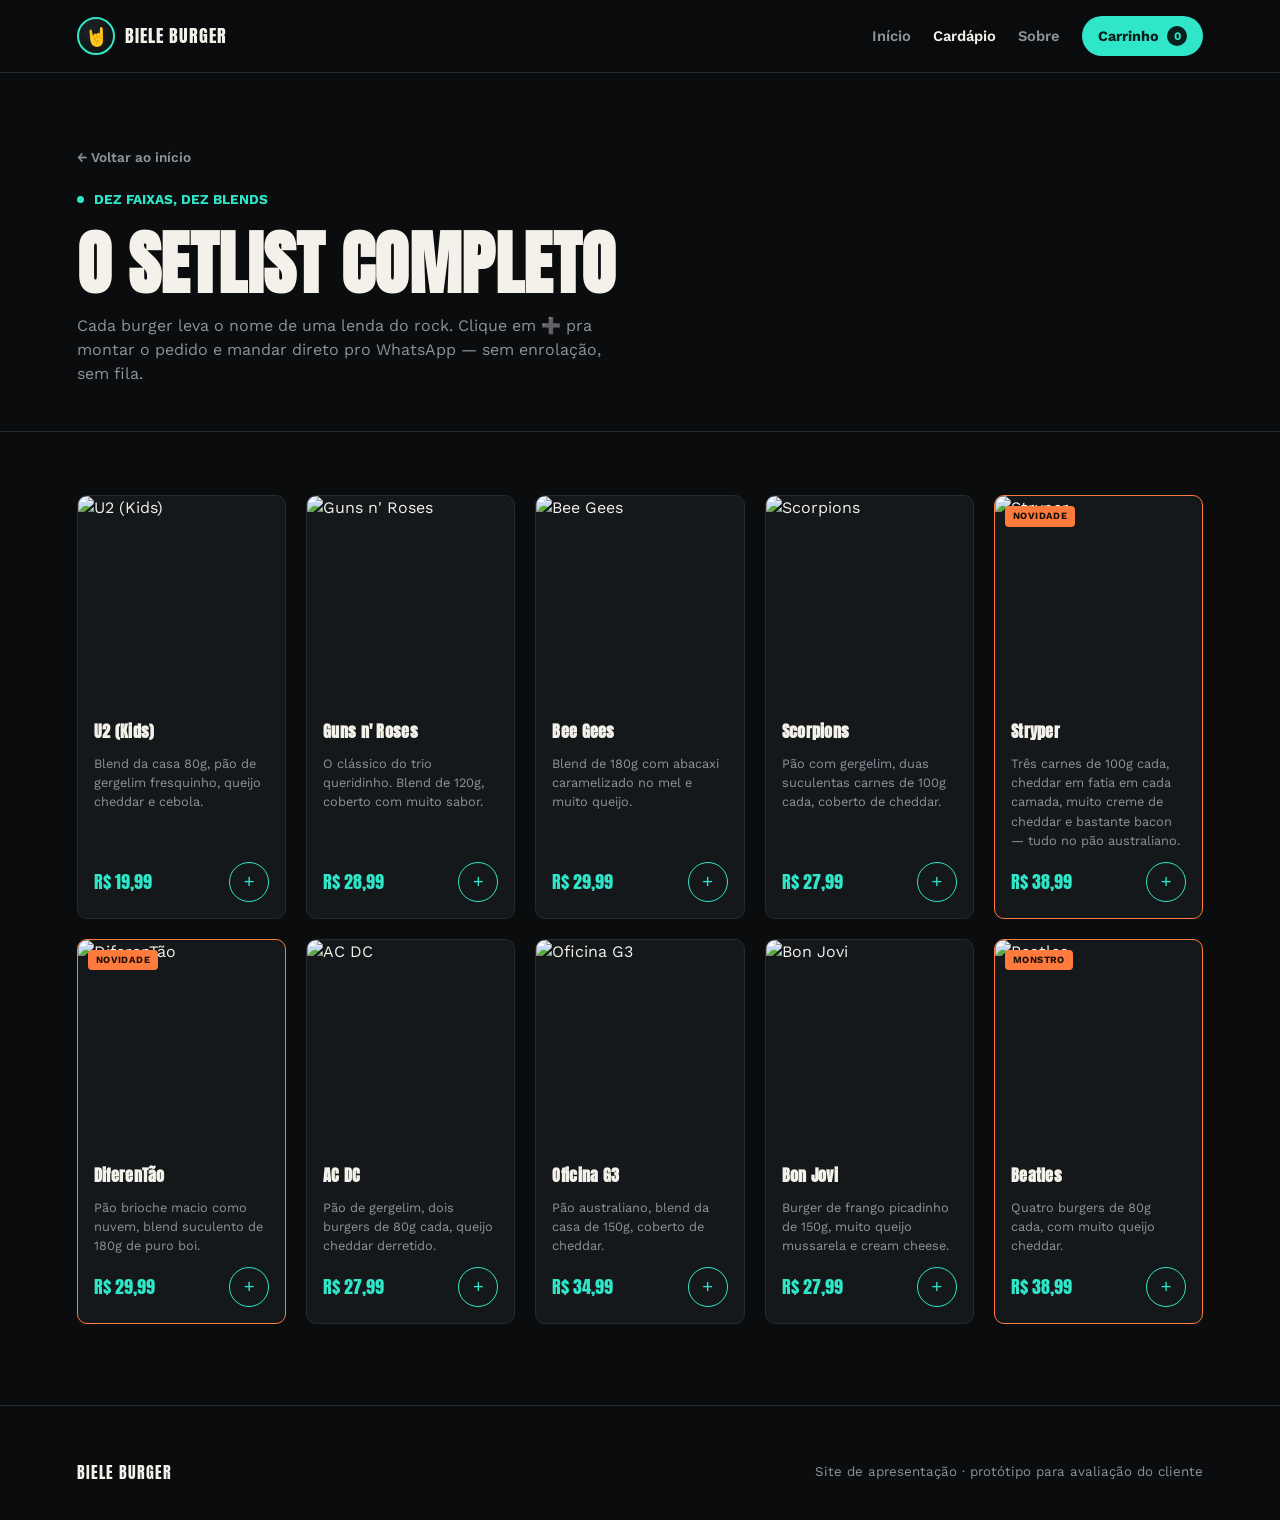
==== cardapio.html @ df249571 "Add files via upload" ====
<!DOCTYPE html>
<html lang="pt-BR">
<head>
<meta charset="UTF-8">
<meta name="viewport" content="width=device-width, initial-scale=1.0">
<title>Cardápio · Biele Burger</title>
<link rel="preconnect" href="https://fonts.googleapis.com">
<link href="https://fonts.googleapis.com/css2?family=Anton&family=Work+Sans:wght@400;500;600;700&display=swap" rel="stylesheet">
<style>
  :root{
    --bg:#0a0c0e;
    --bg-panel:#14181b;
    --bg-panel-2:#1b2023;
    --teal:#2fe6c9;
    --orange:#ff7a3d;
    --text:#f3f1ea;
    --muted:#8b939b;
    --line:#242b2f;
  }
  *{box-sizing:border-box;}
  html{scroll-behavior:smooth;}
  body{
    margin:0;
    background:var(--bg);
    color:var(--text);
    font-family:'Work Sans', sans-serif;
    line-height:1.5;
    -webkit-font-smoothing:antialiased;
  }
  .display{font-family:'Anton', sans-serif; letter-spacing:.5px;}

  /* ---------- top bar ---------- */
  .topbar{
    position:sticky; top:0; z-index:40;
    display:flex; align-items:center; justify-content:space-between;
    padding:16px 6vw;
    background:rgba(10,12,14,.85);
    backdrop-filter:blur(10px);
    border-bottom:1px solid var(--line);
  }
  .brand{display:flex; align-items:center; gap:10px;}
  .brand-mark{
    width:38px; height:38px; border-radius:50%;
    background:radial-gradient(circle at 35% 30%, #1c2226, #0d1012);
    border:2px solid var(--teal);
    display:flex; align-items:center; justify-content:center;
    color:var(--teal); font-size:18px;
  }
  .brand-name{font-family:'Anton'; font-size:1.15rem; letter-spacing:1px;}
  .topbar nav{display:flex; align-items:center; gap:22px;}
  .topbar nav a{color:var(--muted); text-decoration:none; font-size:.92rem; font-weight:600;}
  .topbar nav a:hover{color:var(--text);}
  .topbar nav a.active-link{color:var(--text);}
  .cart-btn{
    position:relative;
    display:flex; align-items:center; gap:8px;
    background:var(--teal); color:#08201c;
    border:none; padding:10px 16px; border-radius:999px;
    font-weight:700; font-size:.9rem; cursor:pointer;
    font-family:'Work Sans';
  }
  .cart-count{
    background:#08201c; color:var(--teal);
    border-radius:999px; min-width:20px; height:20px;
    display:flex; align-items:center; justify-content:center;
    font-size:.72rem; padding:0 5px;
  }

  /* ---------- menu header ---------- */
  .menu-header{padding:8vh 6vw 5vh; border-bottom:1px solid var(--line);}
  .back-link{
    color:var(--muted); text-decoration:none; font-size:.85rem; font-weight:600;
    display:inline-flex; align-items:center; gap:6px; margin-bottom:22px;
  }
  .back-link:hover{color:var(--text);}
  .hero-eyebrow{
    color:var(--teal); font-weight:700; font-size:.85rem;
    display:flex; align-items:center; gap:10px; margin-bottom:18px;
  }
  .hero-eyebrow .dot{width:7px;height:7px;border-radius:50%;background:var(--teal);}
  .menu-header h1{
    font-family:'Anton'; letter-spacing:.5px;
    font-size:clamp(2.4rem, 6vw, 4.4rem);
    line-height:1; margin:0 0 16px; max-width:18ch;
  }
  .menu-header p{color:var(--muted); max-width:54ch; font-size:1rem; margin:0;}

  /* ---------- menu grid ---------- */
  .section{padding:7vh 6vw 9vh;}
  .menu-grid{
    display:grid; grid-template-columns:repeat(5,1fr); gap:20px;
  }
  .menu-card{
    background:var(--bg-panel); border:1px solid var(--line); border-radius:10px;
    overflow:hidden; display:flex; flex-direction:column;
    transition:border-color .15s ease, transform .15s ease;
  }
  .menu-card:hover{border-color:#3a444a; transform:translateY(-3px);}
  .menu-card.tagged{border-color:var(--orange);}
  .menu-card-photo{position:relative; aspect-ratio:1/1; overflow:hidden;}
  .menu-card-photo img{width:100%; height:100%; object-fit:cover; display:block;}
  .menu-card-tag{
    position:absolute; top:10px; left:10px;
    background:var(--orange); color:#1a0e06;
    font-size:.6rem; font-weight:700; padding:3px 8px;
    border-radius:4px; text-transform:uppercase; letter-spacing:.4px;
  }
  .menu-card-body{padding:16px; display:flex; flex-direction:column; gap:10px; flex:1;}
  .menu-card-body h3{font-family:'Anton'; font-size:1.02rem; margin:0; letter-spacing:.3px;}
  .menu-card-body p{margin:0; color:var(--muted); font-size:.8rem; line-height:1.5; flex:1;}
  .menu-card-foot{display:flex; align-items:center; justify-content:space-between; margin-top:2px;}
  .menu-card-price{font-family:'Anton'; font-size:1.1rem; color:var(--teal);}
  .menu-card .add-btn{width:40px; height:40px; font-size:1.15rem;}

  .add-btn{
    background:transparent; border:1.5px solid var(--teal); color:var(--teal);
    width:42px; height:42px; border-radius:50%; font-size:1.3rem;
    cursor:pointer; line-height:1; flex-shrink:0;
  }
  .add-btn:hover{background:var(--teal); color:#08201c;}

  /* ---------- footer ---------- */
  footer{padding:6vh 6vw 4vh; display:flex; justify-content:space-between; align-items:center; flex-wrap:wrap; gap:16px; border-top:1px solid var(--line);}
  footer .brand-name{font-size:1rem;}
  footer small{color:var(--muted);}

  /* ---------- cart drawer ---------- */
  .overlay{
    position:fixed; inset:0; background:rgba(0,0,0,.55);
    opacity:0; pointer-events:none; transition:opacity .25s ease; z-index:50;
  }
  .overlay.open{opacity:1; pointer-events:auto;}
  .drawer{
    position:fixed; top:0; right:0; height:100%; width:min(420px,92vw);
    background:var(--bg-panel); border-left:1px solid var(--line);
    z-index:60; transform:translateX(100%); transition:transform .3s ease;
    display:flex; flex-direction:column;
  }
  .drawer.open{transform:translateX(0);}
  .drawer-head{
    padding:22px 22px 18px; border-bottom:1px solid var(--line);
    display:flex; align-items:center; justify-content:space-between;
  }
  .drawer-head h3{font-family:'Anton'; margin:0; font-size:1.3rem;}
  .drawer-close{
    background:none; border:none; color:var(--muted); font-size:1.4rem; cursor:pointer;
    width:44px; height:44px; display:flex; align-items:center; justify-content:center;
    margin:-10px; touch-action:manipulation;
  }
  .drawer-items{flex:1; overflow-y:auto; padding:10px 22px;}
  .cart-row{
    display:flex; align-items:center; gap:12px; padding:16px 0;
    border-bottom:1px solid var(--line);
  }
  .cart-row-art{
    width:52px; height:52px; border-radius:6px; flex-shrink:0;
    display:flex; align-items:center; justify-content:center; font-size:1.1rem;
    border:1px solid var(--line); overflow:hidden;
  }
  .cart-row-art img{width:100%; height:100%; object-fit:cover; display:block;}
  .cart-row-info{flex:1;}
  .cart-row-info h4{margin:0 0 4px; font-size:.92rem; font-family:'Work Sans'; font-weight:700;}
  .cart-row-info span{color:var(--muted); font-size:.8rem;}
  .cart-row-tags{color:var(--muted); font-size:.75rem; margin-top:2px; line-height:1.4;}
  .qty{display:flex; align-items:center; gap:6px;}
  .qty button{
    width:34px; height:34px; border-radius:50%; border:1px solid var(--line);
    background:transparent; color:var(--text); cursor:pointer; font-size:.95rem; line-height:1;
    flex-shrink:0; touch-action:manipulation;
  }
  .qty span{font-size:.85rem; min-width:14px; text-align:center;}
  .cart-empty{color:var(--muted); font-size:.9rem; text-align:center; padding:60px 10px;}
  .drawer-foot{padding:20px 22px 26px; border-top:1px solid var(--line);}
  .total-row{display:flex; justify-content:space-between; margin-bottom:16px; font-family:'Anton'; font-size:1.15rem;}
  .whatsapp-btn{
    width:100%; background:#25D366; color:#06210f; border:none;
    padding:15px; border-radius:6px; font-weight:700; font-size:.95rem;
    cursor:pointer; display:flex; align-items:center; justify-content:center; gap:8px;
  }
  .whatsapp-btn:disabled{opacity:.4; cursor:not-allowed;}

  /* ---------- customizer modal ---------- */
  .cust-overlay{
    position:fixed; inset:0; background:rgba(0,0,0,.65);
    opacity:0; pointer-events:none; transition:opacity .2s ease;
    z-index:70; display:flex; align-items:center; justify-content:center;
    padding:20px;
  }
  .cust-overlay.open{opacity:1; pointer-events:auto;}
  .cust-modal{
    background:var(--bg-panel); border:1px solid var(--line); border-radius:12px;
    width:min(480px, 100%); max-height:88vh; display:flex; flex-direction:column;
    transform:translateY(14px); transition:transform .2s ease;
  }
  .cust-overlay.open .cust-modal{transform:translateY(0);}
  .cust-head{
    display:flex; align-items:flex-start; justify-content:space-between;
    gap:14px; padding:22px 22px 16px; border-bottom:1px solid var(--line);
  }
  .cust-eyebrow{color:var(--teal); font-size:.78rem; font-weight:700; margin-bottom:4px;}
  .cust-head h3{font-size:1.3rem; margin:0 0 6px;}
  .cust-sub{margin:0; color:var(--muted); font-size:.85rem;}
  .cust-close{
    background:none; border:none; color:var(--muted); font-size:1.3rem; cursor:pointer; flex-shrink:0;
    width:44px; height:44px; display:flex; align-items:center; justify-content:center;
    margin:-10px -10px 0 0; touch-action:manipulation;
  }
  .cust-steps{display:flex; gap:8px; padding:16px 22px 0;}
  .cust-step-dot{
    flex:1; height:3px; border-radius:2px; background:var(--line);
  }
  .cust-step-dot.active{background:var(--teal);}
  .cust-step-dot.done{background:var(--orange);}
  .cust-body{padding:18px 22px 6px; overflow-y:auto; flex:1;}
  .cust-option{
    display:flex; align-items:center; justify-content:space-between; gap:12px;
    padding:14px 16px; border:1.5px solid var(--line); border-radius:8px;
    margin-bottom:10px; cursor:pointer; transition:border-color .12s ease, background .12s ease;
  }
  .cust-option:hover{border-color:#3a444a;}
  .cust-option.selected{border-color:var(--teal); background:rgba(47,230,201,.06);}
  .cust-option.disabled{opacity:.35; cursor:not-allowed;}
  .cust-option-name{font-size:.92rem; font-weight:600;}
  .cust-option-price{font-size:.8rem; color:var(--muted);}
  .cust-option.selected .cust-option-price{color:var(--teal);}
  .cust-qty{display:flex; align-items:center; gap:8px; flex-shrink:0;}
  .cust-qty button{
    width:34px; height:34px; border-radius:50%; border:1px solid var(--line);
    background:transparent; color:var(--text); cursor:pointer; font-size:1rem; line-height:1;
    flex-shrink:0; touch-action:manipulation;
  }
  .cust-qty button:disabled{opacity:.3; cursor:not-allowed;}
  .cust-qty span{font-size:.88rem; min-width:14px; text-align:center;}
  .cust-counter{color:var(--muted); font-size:.78rem; margin:-6px 0 14px;}
  .cust-counter strong{color:var(--teal);}
  .cust-check{
    width:20px; height:20px; border-radius:5px; border:1.5px solid var(--line);
    flex-shrink:0; display:flex; align-items:center; justify-content:center; font-size:.75rem;
  }
  .cust-check.round{border-radius:50%;}
  .cust-option.selected .cust-check{border-color:var(--teal); background:var(--teal); color:#08201c;}
  .cust-foot{
    display:flex; gap:12px; padding:18px 22px 22px; border-top:1px solid var(--line);
  }
  .cust-foot .btn-ghost, .cust-foot .btn-primary{padding:13px 20px; font-size:.88rem; flex:1; text-align:center; border-radius:6px;}
  .cust-foot .btn-primary:disabled{opacity:.35; cursor:not-allowed;}
  .cust-hint{color:var(--muted); font-size:.78rem; margin:-4px 0 14px;}
  .btn-primary{
    background:var(--orange); color:#1a0e06; border:none;
    padding:15px 26px; border-radius:6px; font-weight:700;
    font-size:.95rem; cursor:pointer; text-decoration:none; display:inline-block;
  }
  .btn-ghost{
    border:1.5px solid var(--line); color:var(--text); background:transparent;
    padding:15px 26px; border-radius:6px; font-weight:700; font-size:.95rem;
    cursor:pointer; text-decoration:none; display:inline-block;
  }

  @media (max-width:1200px){
    .menu-grid{grid-template-columns:repeat(3,1fr);}
  }
  @media (max-width:720px){
    .menu-header{padding:6vh 6vw 4vh;}
    .menu-grid{grid-template-columns:repeat(2,1fr);}
  }
  @media (max-width:460px){
    .menu-grid{grid-template-columns:1fr;}
  }
  @media (max-width:600px){
    .topbar{flex-wrap:wrap; row-gap:12px;}
    .topbar nav{width:100%; justify-content:space-between; gap:14px;}
  }
  @media (max-width:380px){
    .topbar nav a{font-size:.82rem;}
    .topbar nav{gap:10px;}
  }
</style>
</head>
<body>

<div class="topbar">
  <div class="brand">
    <div class="brand-mark">🤘</div>
    <div class="brand-name display">BIELE BURGER</div>
  </div>
  <nav>
    <a href="index.html">Início</a>
    <a href="cardapio.html" class="active-link">Cardápio</a>
    <a href="index.html#sobre">Sobre</a>
    <button class="cart-btn" id="openCartTop">
      Carrinho <span class="cart-count" id="cartCountTop">0</span>
    </button>
  </nav>
</div>

<section class="menu-header">
  <a href="index.html" class="back-link">← Voltar ao início</a>
  <div class="hero-eyebrow"><span class="dot"></span>DEZ FAIXAS, DEZ BLENDS</div>
  <h1>O SETLIST COMPLETO</h1>
  <p>Cada burger leva o nome de uma lenda do rock. Clique em ➕ pra montar o pedido e mandar direto pro WhatsApp — sem enrolação, sem fila.</p>
</section>

<section class="section">
  <div class="menu-grid" id="menuGrid"></div>
</section>

<footer>
  <div class="brand-name display">BIELE BURGER</div>
  <small>Site de apresentação · protótipo para avaliação do cliente</small>
</footer>

<div class="overlay" id="overlay"></div>
<div class="drawer" id="drawer">
  <div class="drawer-head">
    <h3 class="display">SEU PEDIDO</h3>
    <button class="drawer-close" id="closeCart">✕</button>
  </div>
  <div class="drawer-items" id="cartItems"></div>
  <div class="drawer-foot">
    <div class="total-row"><span>Total</span><span id="cartTotal">R$ 0,00</span></div>
    <button class="whatsapp-btn" id="sendWhats">Finalizar pedido no WhatsApp</button>
  </div>
</div>

<div class="cust-overlay" id="custOverlay">
  <div class="cust-modal">
    <div class="cust-head">
      <div>
        <div class="cust-eyebrow" id="custItemName"></div>
        <h3 class="display" id="custTitle"></h3>
        <p class="cust-sub" id="custSub"></p>
      </div>
      <button class="cust-close" id="custClose">✕</button>
    </div>
    <div class="cust-steps" id="custSteps"></div>
    <div class="cust-body" id="custBody"></div>
    <div class="cust-foot">
      <button class="btn-ghost" id="custBack">Voltar</button>
      <button class="btn-primary" id="custNext" disabled>Continuar</button>
    </div>
  </div>
</div>

<script>
const WHATS_NUMBER = "5527999725119";

const menu = [
  {id:1, name:"U2 (Kids)", photo:"assets/img/menu-1.jpg", price:19.99, tag:null,
   desc:"Blend da casa 80g, pão de gergelim fresquinho, queijo cheddar e cebola."},
  {id:2, name:"Guns n' Roses", photo:"assets/img/menu-2.jpg", price:28.99, tag:null,
   desc:"O clássico do trio queridinho. Blend de 120g, coberto com muito sabor."},
  {id:3, name:"Bee Gees", photo:"assets/img/menu-3.jpg", price:29.99, tag:null,
   desc:"Blend de 180g com abacaxi caramelizado no mel e muito queijo."},
  {id:4, name:"Scorpions", photo:"assets/img/menu-4.jpg", price:27.99, tag:null,
   desc:"Pão com gergelim, duas suculentas carnes de 100g cada, coberto de cheddar."},
  {id:5, name:"Stryper", photo:"assets/img/menu-5.jpg", price:38.99, tag:"Novidade",
   desc:"Três carnes de 100g cada, cheddar em fatia em cada camada, muito creme de cheddar e bastante bacon — tudo no pão australiano."},
  {id:6, name:"DiferenTão", photo:"assets/img/menu-6.jpg", price:29.99, tag:"Novidade",
   desc:"Pão brioche macio como nuvem, blend suculento de 180g de puro boi."},
  {id:7, name:"AC DC", photo:"assets/img/menu-7.jpg", price:27.99, tag:null,
   desc:"Pão de gergelim, dois burgers de 80g cada, queijo cheddar derretido."},
  {id:8, name:"Oficina G3", photo:"assets/img/menu-8.jpg", price:34.99, tag:null,
   desc:"Pão australiano, blend da casa de 150g, coberto de cheddar."},
  {id:9, name:"Bon Jovi", photo:"assets/img/menu-9.jpg", price:27.99, tag:null,
   desc:"Burger de frango picadinho de 150g, muito queijo mussarela e cream cheese."},
  {id:10, name:"Beatles", photo:"assets/img/menu-10.jpg", price:38.99, tag:"Monstro",
   desc:"Quatro burgers de 80g cada, com muito queijo cheddar."}
];

const SAUCES = [
  {id:"nenhum", name:"Sem molho", price:0},
  {id:"maionese", name:"Maionese caseira", price:0},
  {id:"goiaba", name:"Goiaba à moda da casa", price:0},
];
const SIDES = [
  {id:"nenhum", name:"Não desejo", price:0},
  {id:"batata80", name:"Batata frita (80g)", price:3},
  {id:"aneis", name:"Anéis de cebola (4 un)", price:3},
];
const EXTRAS = [
  {id:"banana", name:"Banana", price:2},
  {id:"bacon", name:"Bacon", price:6},
  {id:"ovo", name:"Ovo", price:2},
  {id:"picles", name:"Picles", price:2},
  {id:"creamcheese", name:"Cream cheese", price:3},
  {id:"goiabada", name:"Goiabada à moda da casa", price:2},
  {id:"maionesecasa", name:"Maionese da casa", price:2},
  {id:"americanburg", name:"Molho Americanburg", price:2},
  {id:"batata100", name:"Batata frita (100g)", price:5},
];

const cart = {}; // key -> {item, sauces:[ids], side:id, extras:[ids], qty}
let custState = null; // {item, step, sauces:[], side:null, extras:[]}

function money(v){
  return "R$ " + v.toFixed(2).replace(".", ",");
}

function artHtml(item){
  if(item.photo){
    return `<img src="${item.photo}" alt="${item.name}" loading="lazy">`;
  }
  return item.icon;
}

function renderMenuGrid(){
  const grid = document.getElementById("menuGrid");
  grid.innerHTML = menu.map(item => `
    <div class="menu-card ${item.tag ? "tagged" : ""}">
      <div class="menu-card-photo">
        ${item.tag ? `<span class="menu-card-tag">${item.tag}</span>` : ""}
        ${artHtml(item)}
      </div>
      <div class="menu-card-body">
        <h3>${item.name}</h3>
        <p>${item.desc}</p>
        <div class="menu-card-foot">
          <div class="menu-card-price">${money(item.price)}</div>
          <button class="add-btn" data-id="${item.id}">+</button>
        </div>
      </div>
    </div>
  `).join("");

  grid.querySelectorAll(".add-btn").forEach(btn=>{
    btn.addEventListener("click", ()=>{
      const id = Number(btn.dataset.id);
      const item = menu.find(m=>m.id===id);
      openCustomizer(item);
    });
  });
}

/* ---------- customizer ---------- */
const custOverlay = document.getElementById("custOverlay");
const custTitle = document.getElementById("custTitle");
const custSub = document.getElementById("custSub");
const custItemName = document.getElementById("custItemName");
const custSteps = document.getElementById("custSteps");
const custBody = document.getElementById("custBody");
const custBack = document.getElementById("custBack");
const custNext = document.getElementById("custNext");
const custClose = document.getElementById("custClose");

function openCustomizer(item){
  custState = {item, step:1, sauces:[], side:null, extras:{}};
  custItemName.textContent = item.name;
  renderCustomizer();
  custOverlay.classList.add("open");
}
function closeCustomizer(){
  custOverlay.classList.remove("open");
  custState = null;
}
custClose.addEventListener("click", closeCustomizer);
custOverlay.addEventListener("click", (e)=>{ if(e.target===custOverlay) closeCustomizer(); });

function toggleInArray(arr, id, max){
  const i = arr.indexOf(id);
  if(i>-1){ arr.splice(i,1); return; }
  if(arr.length>=max) return;
  arr.push(id);
}

function extrasTotalQty(extrasObj){
  return Object.values(extrasObj).reduce((a,b)=>a+b, 0);
}

function renderCustomizer(){
  const s = custState;
  const steps = [1,2,3];
  custSteps.innerHTML = steps.map(n=>`<div class="cust-step-dot ${n<s.step?"done":""} ${n===s.step?"active":""}"></div>`).join("");
  custBack.style.visibility = s.step===1 ? "hidden" : "visible";

  if(s.step===1){
    custTitle.textContent = "Escolha o molho";
    custSub.textContent = "Mínimo 1, máximo 2 opções.";
    custBody.innerHTML = `<div class="cust-hint">Toque para selecionar até 2.</div>` + SAUCES.map(op=>{
      const sel = s.sauces.includes(op.id);
      return `
        <div class="cust-option ${sel?"selected":""}" data-group="sauces" data-id="${op.id}">
          <div>
            <div class="cust-option-name">${op.name}</div>
          </div>
          <div class="cust-check">${sel?"✓":""}</div>
        </div>`;
    }).join("");
    custNext.textContent = "Continuar";
    custNext.disabled = s.sauces.length < 1;
  }

  if(s.step===2){
    custTitle.textContent = "Escolha o acompanhamento";
    custSub.textContent = "Escolha 1 opção.";
    custBody.innerHTML = SIDES.map(op=>{
      const sel = s.side===op.id;
      return `
        <div class="cust-option ${sel?"selected":""}" data-group="side" data-id="${op.id}">
          <div>
            <div class="cust-option-name">${op.name}</div>
          </div>
          <div style="display:flex; align-items:center; gap:10px;">
            ${op.price? `<div class="cust-option-price">+${money(op.price)}</div>` : ""}
            <div class="cust-check round">${sel?"✓":""}</div>
          </div>
        </div>`;
    }).join("");
    custNext.textContent = "Continuar";
    custNext.disabled = !s.side;
  }

  if(s.step===3){
    custTitle.textContent = "Quer acrescentar algo?";
    const total = extrasTotalQty(s.extras);
    custSub.textContent = "Opcional — até 3 itens ao todo.";
    custBody.innerHTML = `<div class="cust-counter">Você selecionou <strong>${total}</strong> de <strong>3</strong> itens permitidos. Dá pra repetir o mesmo item — ex: 3x bacon.</div>` +
      EXTRAS.map(op=>{
        const qty = s.extras[op.id] || 0;
        const atMax = total>=3;
        return `
          <div class="cust-option ${qty>0?"selected":""}">
            <div>
              <div class="cust-option-name">${op.name}</div>
              <div class="cust-option-price">+${money(op.price)} cada</div>
            </div>
            <div class="cust-qty">
              <button data-act="dec" data-id="${op.id}" ${qty<=0?"disabled":""}>−</button>
              <span>${qty}</span>
              <button data-act="inc" data-id="${op.id}" ${atMax?"disabled":""}>+</button>
            </div>
          </div>`;
      }).join("");
    custNext.textContent = "Adicionar ao carrinho";
    custNext.disabled = false;
  }

  custBody.querySelectorAll(".cust-option[data-group]").forEach(el=>{
    el.addEventListener("click", ()=>{
      const group = el.dataset.group;
      const id = el.dataset.id;
      if(group==="sauces") toggleInArray(s.sauces, id, 2);
      if(group==="side") s.side = id;
      renderCustomizer();
    });
  });

  custBody.querySelectorAll(".cust-qty button").forEach(btn=>{
    btn.addEventListener("click", ()=>{
      const id = btn.dataset.id;
      const total = extrasTotalQty(s.extras);
      if(btn.dataset.act==="inc" && total<3){
        s.extras[id] = (s.extras[id]||0) + 1;
      } else if(btn.dataset.act==="dec" && s.extras[id]>0){
        s.extras[id]--;
        if(s.extras[id]===0) delete s.extras[id];
      }
      renderCustomizer();
    });
  });
}

custBack.addEventListener("click", ()=>{
  if(custState.step>1){ custState.step--; renderCustomizer(); }
});

custNext.addEventListener("click", ()=>{
  const s = custState;
  if(s.step<3){ s.step++; renderCustomizer(); return; }
  addCustomizedToCart(s);
  closeCustomizer();
  openDrawer();
});

function addCustomizedToCart(s){
  const extrasKey = Object.keys(s.extras).sort().map(id=>`${id}:${s.extras[id]}`).join("+");
  const key = [s.item.id, [...s.sauces].sort().join("+"), s.side, extrasKey].join("|");
  if(cart[key]){
    cart[key].qty++;
  } else {
    cart[key] = {item:s.item, sauces:[...s.sauces], side:s.side, extras:{...s.extras}, qty:1};
  }
  renderCart();
}

function lineUnitPrice(entry){
  const side = SIDES.find(x=>x.id===entry.side);
  const extrasTotal = Object.entries(entry.extras).reduce((sum,[id,qty])=> sum + EXTRAS.find(x=>x.id===id).price*qty, 0);
  return entry.item.price + (side?side.price:0) + extrasTotal;
}

function lineDescription(entry){
  const parts = [];
  const sauceNames = entry.sauces.map(id=>SAUCES.find(x=>x.id===id).name);
  parts.push(sauceNames.join(" + "));
  const side = SIDES.find(x=>x.id===entry.side);
  if(side && side.id!=="nenhum") parts.push(side.name);
  const extrasEntries = Object.entries(entry.extras);
  if(extrasEntries.length){
    parts.push(extrasEntries.map(([id,qty])=>`${qty}x ${EXTRAS.find(x=>x.id===id).name}`).join(", "));
  }
  return parts.join(" · ");
}

function cartCount(){
  return Object.values(cart).reduce((a,e)=>a+e.qty,0);
}
function cartTotal(){
  return Object.values(cart).reduce((sum,e)=> sum + lineUnitPrice(e)*e.qty, 0);
}

function renderCart(){
  document.getElementById("cartCountTop").textContent = cartCount();

  const itemsEl = document.getElementById("cartItems");
  const keys = Object.keys(cart).filter(k=>cart[k].qty>0);

  if(keys.length===0){
    itemsEl.innerHTML = `<div class="cart-empty">Seu carrinho está vazio.<br>Escolha uma faixa do setlist 🎸</div>`;
  } else {
    itemsEl.innerHTML = keys.map(key=>{
      const entry = cart[key];
      return `
        <div class="cart-row">
          <div class="cart-row-art">${artHtml(entry.item)}</div>
          <div class="cart-row-info">
            <h4>${entry.item.name}</h4>
            <span>${money(lineUnitPrice(entry))}</span>
            <div class="cart-row-tags">${lineDescription(entry)}</div>
          </div>
          <div class="qty">
            <button data-act="dec" data-key="${key}">−</button>
            <span>${entry.qty}</span>
            <button data-act="inc" data-key="${key}">+</button>
          </div>
        </div>
      `;
    }).join("");

    itemsEl.querySelectorAll("button[data-act]").forEach(btn=>{
      btn.addEventListener("click", ()=>{
        const key = btn.dataset.key;
        if(btn.dataset.act==="inc") cart[key].qty++;
        else { cart[key].qty--; if(cart[key].qty<=0) delete cart[key]; }
        renderCart();
      });
    });
  }

  document.getElementById("cartTotal").textContent = money(cartTotal());
  document.getElementById("sendWhats").disabled = keys.length===0;
}

function buildWhatsMessage(){
  const keys = Object.keys(cart).filter(k=>cart[k].qty>0);
  let msg = "Olá! Quero fazer um pedido na Biele Burger:\n\n";
  keys.forEach(key=>{
    const entry = cart[key];
    msg += `${entry.qty}x ${entry.item.name} - ${money(lineUnitPrice(entry))}\n`;
    msg += `   ${lineDescription(entry)}\n`;
  });
  msg += `\nTotal: ${money(cartTotal())}`;
  return msg;
}

const overlay = document.getElementById("overlay");
const drawer = document.getElementById("drawer");
function openDrawer(){ overlay.classList.add("open"); drawer.classList.add("open"); }
function closeDrawer(){ overlay.classList.remove("open"); drawer.classList.remove("open"); }

document.getElementById("openCartTop").addEventListener("click", openDrawer);
document.getElementById("closeCart").addEventListener("click", closeDrawer);
overlay.addEventListener("click", closeDrawer);

document.getElementById("sendWhats").addEventListener("click", ()=>{
  const text = encodeURIComponent(buildWhatsMessage());
  const url = `https://wa.me/${WHATS_NUMBER}?text=${text}`;
  const link = document.createElement("a");
  link.href = url;
  link.target = "_blank";
  link.rel = "noopener noreferrer";
  document.body.appendChild(link);
  link.click();
  link.remove();
});

renderMenuGrid();
renderCart();

</script>

</body>
</html>
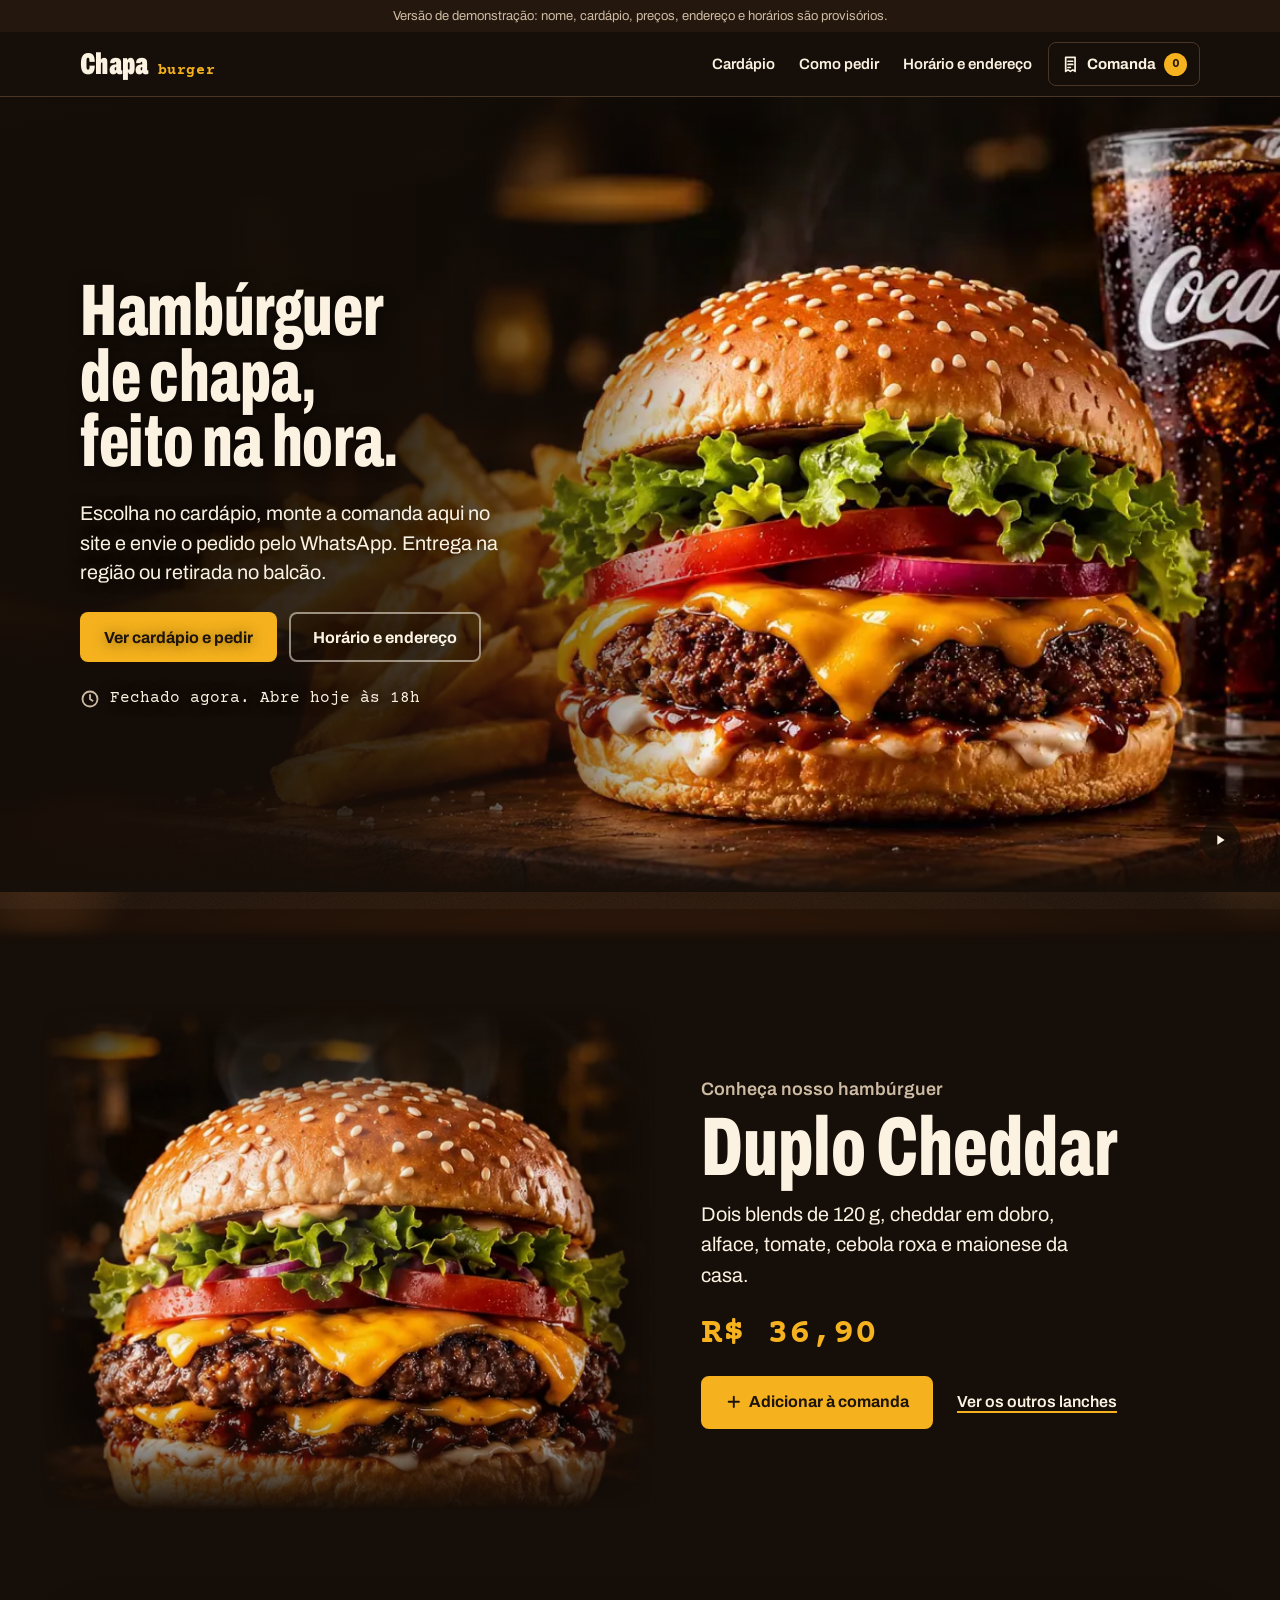
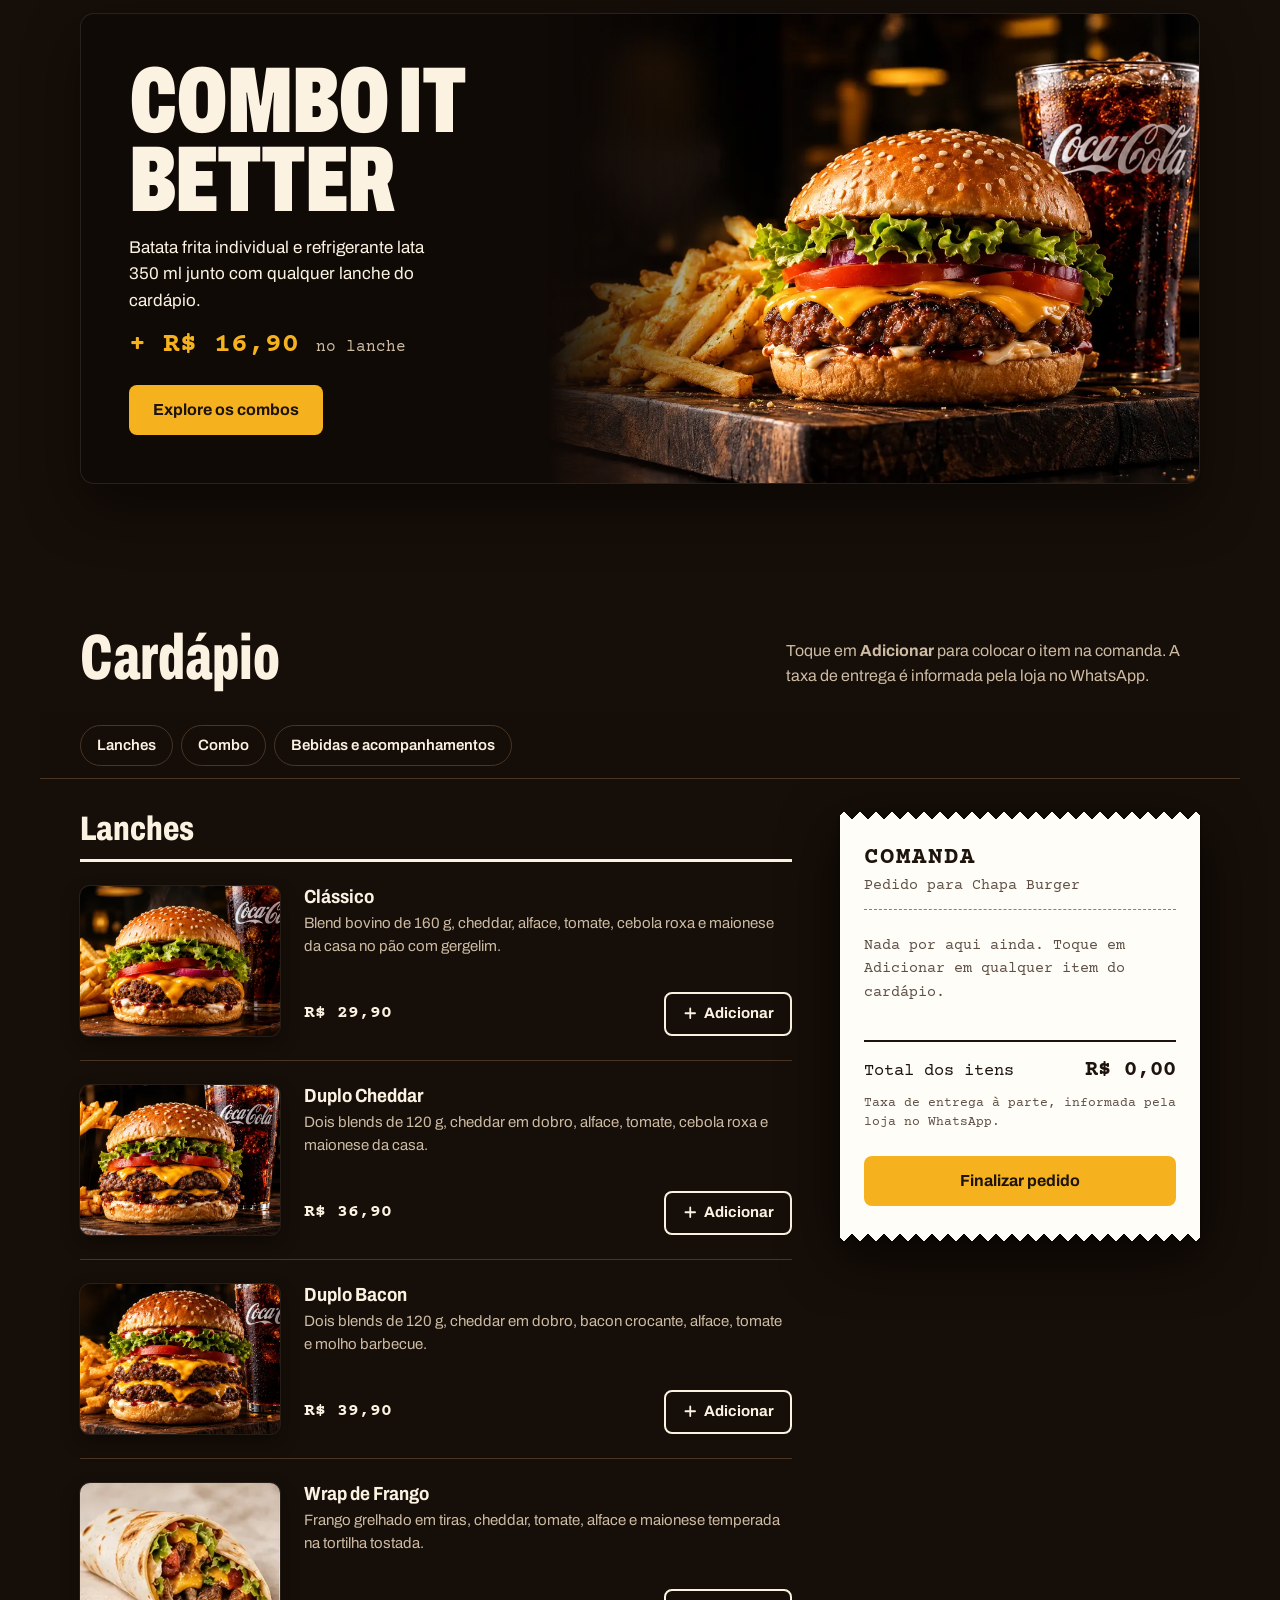
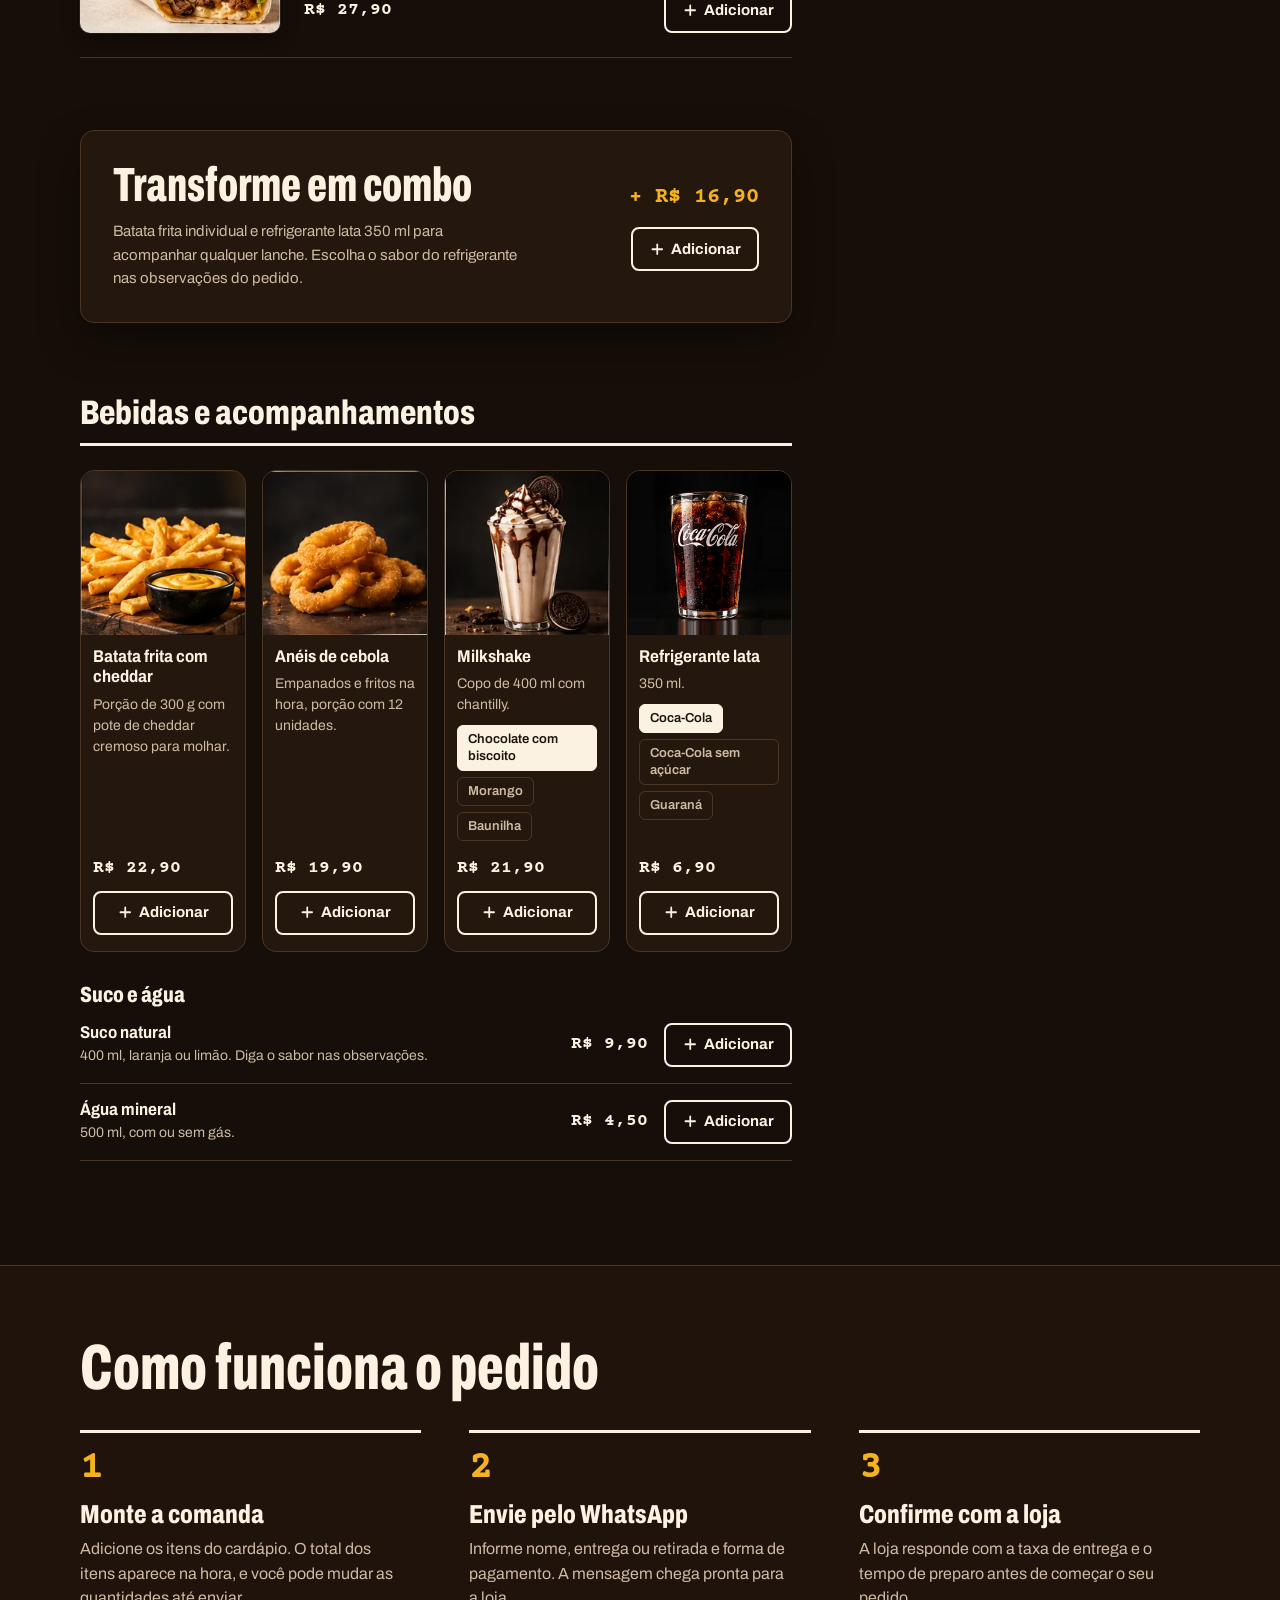
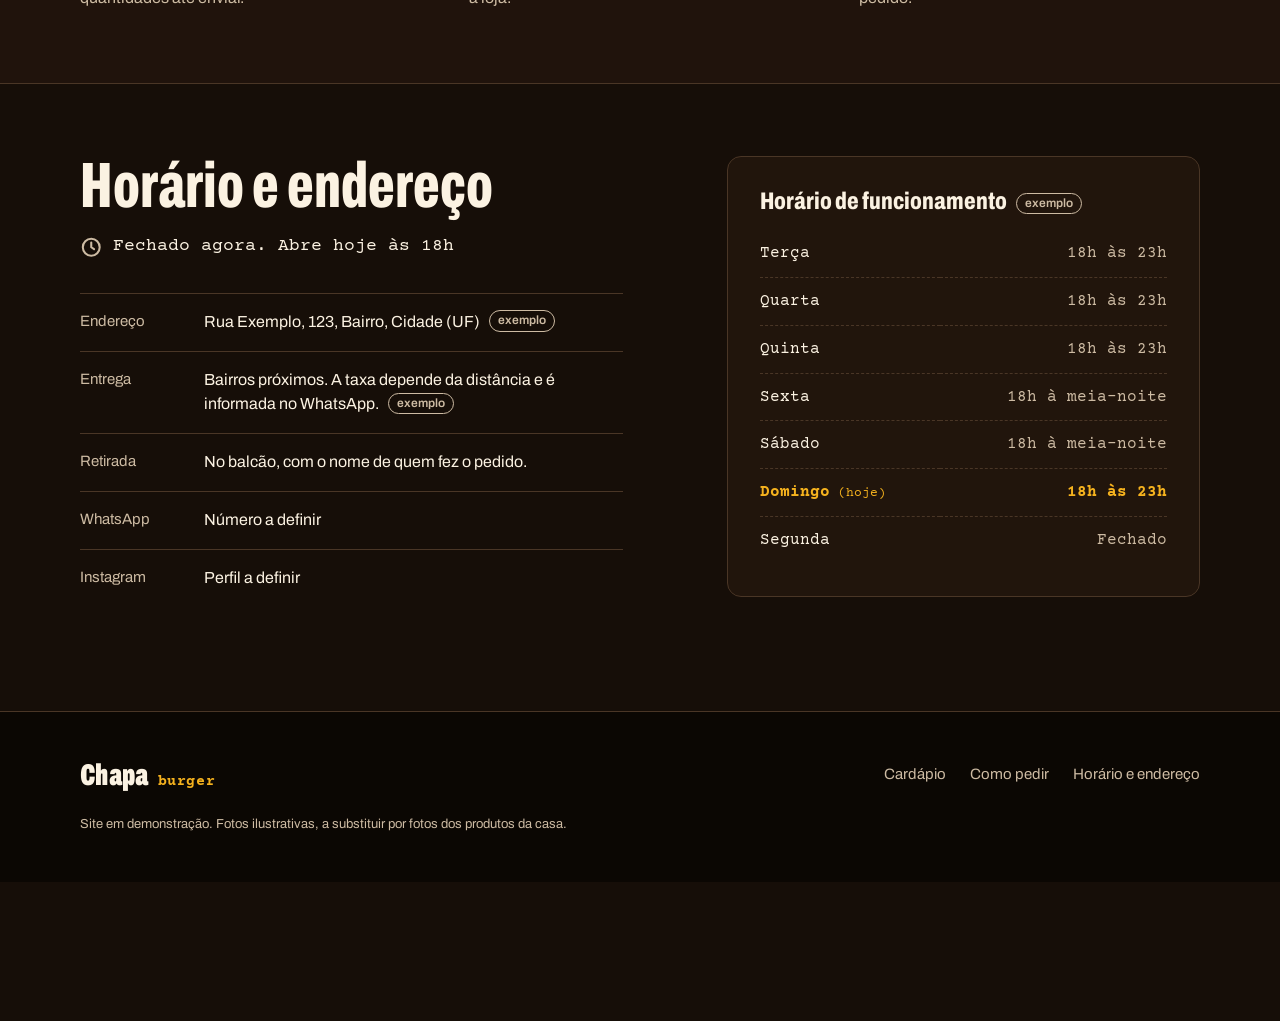
==== commit 0b5d508e: "Replace Biele Burger with updated Chapa Burger site" ====
--- a/cardapio.html
+++ b/cardapio.html
@@ -1,692 +1,10 @@
-<!DOCTYPE html>
+<!doctype html>
 <html lang="pt-BR">
 <head>
-<meta charset="UTF-8">
-<meta name="viewport" content="width=device-width, initial-scale=1.0">
-<title>Cardápio · Biele Burger</title>
-<link rel="preconnect" href="https://fonts.googleapis.com">
-<link href="https://fonts.googleapis.com/css2?family=Anton&family=Work+Sans:wght@400;500;600;700&display=swap" rel="stylesheet">
-<style>
-  :root{
-    --bg:#0a0c0e;
-    --bg-panel:#14181b;
-    --bg-panel-2:#1b2023;
-    --teal:#2fe6c9;
-    --orange:#ff7a3d;
-    --text:#f3f1ea;
-    --muted:#8b939b;
-    --line:#242b2f;
-  }
-  *{box-sizing:border-box;}
-  html{scroll-behavior:smooth;}
-  body{
-    margin:0;
-    background:var(--bg);
-    color:var(--text);
-    font-family:'Work Sans', sans-serif;
-    line-height:1.5;
-    -webkit-font-smoothing:antialiased;
-  }
-  .display{font-family:'Anton', sans-serif; letter-spacing:.5px;}
-
-  /* ---------- top bar ---------- */
-  .topbar{
-    position:sticky; top:0; z-index:40;
-    display:flex; align-items:center; justify-content:space-between;
-    padding:16px 6vw;
-    background:rgba(10,12,14,.85);
-    backdrop-filter:blur(10px);
-    border-bottom:1px solid var(--line);
-  }
-  .brand{display:flex; align-items:center; gap:10px;}
-  .brand-mark{
-    width:38px; height:38px; border-radius:50%;
-    background:radial-gradient(circle at 35% 30%, #1c2226, #0d1012);
-    border:2px solid var(--teal);
-    display:flex; align-items:center; justify-content:center;
-    color:var(--teal); font-size:18px;
-  }
-  .brand-name{font-family:'Anton'; font-size:1.15rem; letter-spacing:1px;}
-  .topbar nav{display:flex; align-items:center; gap:22px;}
-  .topbar nav a{color:var(--muted); text-decoration:none; font-size:.92rem; font-weight:600;}
-  .topbar nav a:hover{color:var(--text);}
-  .topbar nav a.active-link{color:var(--text);}
-  .cart-btn{
-    position:relative;
-    display:flex; align-items:center; gap:8px;
-    background:var(--teal); color:#08201c;
-    border:none; padding:10px 16px; border-radius:999px;
-    font-weight:700; font-size:.9rem; cursor:pointer;
-    font-family:'Work Sans';
-  }
-  .cart-count{
-    background:#08201c; color:var(--teal);
-    border-radius:999px; min-width:20px; height:20px;
-    display:flex; align-items:center; justify-content:center;
-    font-size:.72rem; padding:0 5px;
-  }
-
-  /* ---------- menu header ---------- */
-  .menu-header{padding:8vh 6vw 5vh; border-bottom:1px solid var(--line);}
-  .back-link{
-    color:var(--muted); text-decoration:none; font-size:.85rem; font-weight:600;
-    display:inline-flex; align-items:center; gap:6px; margin-bottom:22px;
-  }
-  .back-link:hover{color:var(--text);}
-  .hero-eyebrow{
-    color:var(--teal); font-weight:700; font-size:.85rem;
-    display:flex; align-items:center; gap:10px; margin-bottom:18px;
-  }
-  .hero-eyebrow .dot{width:7px;height:7px;border-radius:50%;background:var(--teal);}
-  .menu-header h1{
-    font-family:'Anton'; letter-spacing:.5px;
-    font-size:clamp(2.4rem, 6vw, 4.4rem);
-    line-height:1; margin:0 0 16px; max-width:18ch;
-  }
-  .menu-header p{color:var(--muted); max-width:54ch; font-size:1rem; margin:0;}
-
-  /* ---------- menu grid ---------- */
-  .section{padding:7vh 6vw 9vh;}
-  .menu-grid{
-    display:grid; grid-template-columns:repeat(5,1fr); gap:20px;
-  }
-  .menu-card{
-    background:var(--bg-panel); border:1px solid var(--line); border-radius:10px;
-    overflow:hidden; display:flex; flex-direction:column;
-    transition:border-color .15s ease, transform .15s ease;
-  }
-  .menu-card:hover{border-color:#3a444a; transform:translateY(-3px);}
-  .menu-card.tagged{border-color:var(--orange);}
-  .menu-card-photo{position:relative; aspect-ratio:1/1; overflow:hidden;}
-  .menu-card-photo img{width:100%; height:100%; object-fit:cover; display:block;}
-  .menu-card-tag{
-    position:absolute; top:10px; left:10px;
-    background:var(--orange); color:#1a0e06;
-    font-size:.6rem; font-weight:700; padding:3px 8px;
-    border-radius:4px; text-transform:uppercase; letter-spacing:.4px;
-  }
-  .menu-card-body{padding:16px; display:flex; flex-direction:column; gap:10px; flex:1;}
-  .menu-card-body h3{font-family:'Anton'; font-size:1.02rem; margin:0; letter-spacing:.3px;}
-  .menu-card-body p{margin:0; color:var(--muted); font-size:.8rem; line-height:1.5; flex:1;}
-  .menu-card-foot{display:flex; align-items:center; justify-content:space-between; margin-top:2px;}
-  .menu-card-price{font-family:'Anton'; font-size:1.1rem; color:var(--teal);}
-  .menu-card .add-btn{width:40px; height:40px; font-size:1.15rem;}
-
-  .add-btn{
-    background:transparent; border:1.5px solid var(--teal); color:var(--teal);
-    width:42px; height:42px; border-radius:50%; font-size:1.3rem;
-    cursor:pointer; line-height:1; flex-shrink:0;
-  }
-  .add-btn:hover{background:var(--teal); color:#08201c;}
-
-  /* ---------- footer ---------- */
-  footer{padding:6vh 6vw 4vh; display:flex; justify-content:space-between; align-items:center; flex-wrap:wrap; gap:16px; border-top:1px solid var(--line);}
-  footer .brand-name{font-size:1rem;}
-  footer small{color:var(--muted);}
-
-  /* ---------- cart drawer ---------- */
-  .overlay{
-    position:fixed; inset:0; background:rgba(0,0,0,.55);
-    opacity:0; pointer-events:none; transition:opacity .25s ease; z-index:50;
-  }
-  .overlay.open{opacity:1; pointer-events:auto;}
-  .drawer{
-    position:fixed; top:0; right:0; height:100%; width:min(420px,92vw);
-    background:var(--bg-panel); border-left:1px solid var(--line);
-    z-index:60; transform:translateX(100%); transition:transform .3s ease;
-    display:flex; flex-direction:column;
-  }
-  .drawer.open{transform:translateX(0);}
-  .drawer-head{
-    padding:22px 22px 18px; border-bottom:1px solid var(--line);
-    display:flex; align-items:center; justify-content:space-between;
-  }
-  .drawer-head h3{font-family:'Anton'; margin:0; font-size:1.3rem;}
-  .drawer-close{
-    background:none; border:none; color:var(--muted); font-size:1.4rem; cursor:pointer;
-    width:44px; height:44px; display:flex; align-items:center; justify-content:center;
-    margin:-10px; touch-action:manipulation;
-  }
-  .drawer-items{flex:1; overflow-y:auto; padding:10px 22px;}
-  .cart-row{
-    display:flex; align-items:center; gap:12px; padding:16px 0;
-    border-bottom:1px solid var(--line);
-  }
-  .cart-row-art{
-    width:52px; height:52px; border-radius:6px; flex-shrink:0;
-    display:flex; align-items:center; justify-content:center; font-size:1.1rem;
-    border:1px solid var(--line); overflow:hidden;
-  }
-  .cart-row-art img{width:100%; height:100%; object-fit:cover; display:block;}
-  .cart-row-info{flex:1;}
-  .cart-row-info h4{margin:0 0 4px; font-size:.92rem; font-family:'Work Sans'; font-weight:700;}
-  .cart-row-info span{color:var(--muted); font-size:.8rem;}
-  .cart-row-tags{color:var(--muted); font-size:.75rem; margin-top:2px; line-height:1.4;}
-  .qty{display:flex; align-items:center; gap:6px;}
-  .qty button{
-    width:34px; height:34px; border-radius:50%; border:1px solid var(--line);
-    background:transparent; color:var(--text); cursor:pointer; font-size:.95rem; line-height:1;
-    flex-shrink:0; touch-action:manipulation;
-  }
-  .qty span{font-size:.85rem; min-width:14px; text-align:center;}
-  .cart-empty{color:var(--muted); font-size:.9rem; text-align:center; padding:60px 10px;}
-  .drawer-foot{padding:20px 22px 26px; border-top:1px solid var(--line);}
-  .total-row{display:flex; justify-content:space-between; margin-bottom:16px; font-family:'Anton'; font-size:1.15rem;}
-  .whatsapp-btn{
-    width:100%; background:#25D366; color:#06210f; border:none;
-    padding:15px; border-radius:6px; font-weight:700; font-size:.95rem;
-    cursor:pointer; display:flex; align-items:center; justify-content:center; gap:8px;
-  }
-  .whatsapp-btn:disabled{opacity:.4; cursor:not-allowed;}
-
-  /* ---------- customizer modal ---------- */
-  .cust-overlay{
-    position:fixed; inset:0; background:rgba(0,0,0,.65);
-    opacity:0; pointer-events:none; transition:opacity .2s ease;
-    z-index:70; display:flex; align-items:center; justify-content:center;
-    padding:20px;
-  }
-  .cust-overlay.open{opacity:1; pointer-events:auto;}
-  .cust-modal{
-    background:var(--bg-panel); border:1px solid var(--line); border-radius:12px;
-    width:min(480px, 100%); max-height:88vh; display:flex; flex-direction:column;
-    transform:translateY(14px); transition:transform .2s ease;
-  }
-  .cust-overlay.open .cust-modal{transform:translateY(0);}
-  .cust-head{
-    display:flex; align-items:flex-start; justify-content:space-between;
-    gap:14px; padding:22px 22px 16px; border-bottom:1px solid var(--line);
-  }
-  .cust-eyebrow{color:var(--teal); font-size:.78rem; font-weight:700; margin-bottom:4px;}
-  .cust-head h3{font-size:1.3rem; margin:0 0 6px;}
-  .cust-sub{margin:0; color:var(--muted); font-size:.85rem;}
-  .cust-close{
-    background:none; border:none; color:var(--muted); font-size:1.3rem; cursor:pointer; flex-shrink:0;
-    width:44px; height:44px; display:flex; align-items:center; justify-content:center;
-    margin:-10px -10px 0 0; touch-action:manipulation;
-  }
-  .cust-steps{display:flex; gap:8px; padding:16px 22px 0;}
-  .cust-step-dot{
-    flex:1; height:3px; border-radius:2px; background:var(--line);
-  }
-  .cust-step-dot.active{background:var(--teal);}
-  .cust-step-dot.done{background:var(--orange);}
-  .cust-body{padding:18px 22px 6px; overflow-y:auto; flex:1;}
-  .cust-option{
-    display:flex; align-items:center; justify-content:space-between; gap:12px;
-    padding:14px 16px; border:1.5px solid var(--line); border-radius:8px;
-    margin-bottom:10px; cursor:pointer; transition:border-color .12s ease, background .12s ease;
-  }
-  .cust-option:hover{border-color:#3a444a;}
-  .cust-option.selected{border-color:var(--teal); background:rgba(47,230,201,.06);}
-  .cust-option.disabled{opacity:.35; cursor:not-allowed;}
-  .cust-option-name{font-size:.92rem; font-weight:600;}
-  .cust-option-price{font-size:.8rem; color:var(--muted);}
-  .cust-option.selected .cust-option-price{color:var(--teal);}
-  .cust-qty{display:flex; align-items:center; gap:8px; flex-shrink:0;}
-  .cust-qty button{
-    width:34px; height:34px; border-radius:50%; border:1px solid var(--line);
-    background:transparent; color:var(--text); cursor:pointer; font-size:1rem; line-height:1;
-    flex-shrink:0; touch-action:manipulation;
-  }
-  .cust-qty button:disabled{opacity:.3; cursor:not-allowed;}
-  .cust-qty span{font-size:.88rem; min-width:14px; text-align:center;}
-  .cust-counter{color:var(--muted); font-size:.78rem; margin:-6px 0 14px;}
-  .cust-counter strong{color:var(--teal);}
-  .cust-check{
-    width:20px; height:20px; border-radius:5px; border:1.5px solid var(--line);
-    flex-shrink:0; display:flex; align-items:center; justify-content:center; font-size:.75rem;
-  }
-  .cust-check.round{border-radius:50%;}
-  .cust-option.selected .cust-check{border-color:var(--teal); background:var(--teal); color:#08201c;}
-  .cust-foot{
-    display:flex; gap:12px; padding:18px 22px 22px; border-top:1px solid var(--line);
-  }
-  .cust-foot .btn-ghost, .cust-foot .btn-primary{padding:13px 20px; font-size:.88rem; flex:1; text-align:center; border-radius:6px;}
-  .cust-foot .btn-primary:disabled{opacity:.35; cursor:not-allowed;}
-  .cust-hint{color:var(--muted); font-size:.78rem; margin:-4px 0 14px;}
-  .btn-primary{
-    background:var(--orange); color:#1a0e06; border:none;
-    padding:15px 26px; border-radius:6px; font-weight:700;
-    font-size:.95rem; cursor:pointer; text-decoration:none; display:inline-block;
-  }
-  .btn-ghost{
-    border:1.5px solid var(--line); color:var(--text); background:transparent;
-    padding:15px 26px; border-radius:6px; font-weight:700; font-size:.95rem;
-    cursor:pointer; text-decoration:none; display:inline-block;
-  }
-
-  @media (max-width:1200px){
-    .menu-grid{grid-template-columns:repeat(3,1fr);}
-  }
-  @media (max-width:720px){
-    .menu-header{padding:6vh 6vw 4vh;}
-    .menu-grid{grid-template-columns:repeat(2,1fr);}
-  }
-  @media (max-width:460px){
-    .menu-grid{grid-template-columns:1fr;}
-  }
-  @media (max-width:600px){
-    .topbar{flex-wrap:wrap; row-gap:12px;}
-    .topbar nav{width:100%; justify-content:space-between; gap:14px;}
-  }
-  @media (max-width:380px){
-    .topbar nav a{font-size:.82rem;}
-    .topbar nav{gap:10px;}
-  }
-</style>
+  <meta charset="utf-8">
+  <meta name="viewport" content="width=device-width, initial-scale=1">
+  <meta http-equiv="refresh" content="0;url=./#cardapio">
+  <title>Cardápio | Chapa Burger</title>
 </head>
-<body>
-
-<div class="topbar">
-  <div class="brand">
-    <div class="brand-mark">🤘</div>
-    <div class="brand-name display">BIELE BURGER</div>
-  </div>
-  <nav>
-    <a href="index.html">Início</a>
-    <a href="cardapio.html" class="active-link">Cardápio</a>
-    <a href="index.html#sobre">Sobre</a>
-    <button class="cart-btn" id="openCartTop">
-      Carrinho <span class="cart-count" id="cartCountTop">0</span>
-    </button>
-  </nav>
-</div>
-
-<section class="menu-header">
-  <a href="index.html" class="back-link">← Voltar ao início</a>
-  <div class="hero-eyebrow"><span class="dot"></span>DEZ FAIXAS, DEZ BLENDS</div>
-  <h1>O SETLIST COMPLETO</h1>
-  <p>Cada burger leva o nome de uma lenda do rock. Clique em ➕ pra montar o pedido e mandar direto pro WhatsApp — sem enrolação, sem fila.</p>
-</section>
-
-<section class="section">
-  <div class="menu-grid" id="menuGrid"></div>
-</section>
-
-<footer>
-  <div class="brand-name display">BIELE BURGER</div>
-  <small>Site de apresentação · protótipo para avaliação do cliente</small>
-</footer>
-
-<div class="overlay" id="overlay"></div>
-<div class="drawer" id="drawer">
-  <div class="drawer-head">
-    <h3 class="display">SEU PEDIDO</h3>
-    <button class="drawer-close" id="closeCart">✕</button>
-  </div>
-  <div class="drawer-items" id="cartItems"></div>
-  <div class="drawer-foot">
-    <div class="total-row"><span>Total</span><span id="cartTotal">R$ 0,00</span></div>
-    <button class="whatsapp-btn" id="sendWhats">Finalizar pedido no WhatsApp</button>
-  </div>
-</div>
-
-<div class="cust-overlay" id="custOverlay">
-  <div class="cust-modal">
-    <div class="cust-head">
-      <div>
-        <div class="cust-eyebrow" id="custItemName"></div>
-        <h3 class="display" id="custTitle"></h3>
-        <p class="cust-sub" id="custSub"></p>
-      </div>
-      <button class="cust-close" id="custClose">✕</button>
-    </div>
-    <div class="cust-steps" id="custSteps"></div>
-    <div class="cust-body" id="custBody"></div>
-    <div class="cust-foot">
-      <button class="btn-ghost" id="custBack">Voltar</button>
-      <button class="btn-primary" id="custNext" disabled>Continuar</button>
-    </div>
-  </div>
-</div>
-
-<script>
-const WHATS_NUMBER = "5527999725119";
-
-const menu = [
-  {id:1, name:"U2 (Kids)", photo:"assets/img/menu-1.jpg", price:19.99, tag:null,
-   desc:"Blend da casa 80g, pão de gergelim fresquinho, queijo cheddar e cebola."},
-  {id:2, name:"Guns n' Roses", photo:"assets/img/menu-2.jpg", price:28.99, tag:null,
-   desc:"O clássico do trio queridinho. Blend de 120g, coberto com muito sabor."},
-  {id:3, name:"Bee Gees", photo:"assets/img/menu-3.jpg", price:29.99, tag:null,
-   desc:"Blend de 180g com abacaxi caramelizado no mel e muito queijo."},
-  {id:4, name:"Scorpions", photo:"assets/img/menu-4.jpg", price:27.99, tag:null,
-   desc:"Pão com gergelim, duas suculentas carnes de 100g cada, coberto de cheddar."},
-  {id:5, name:"Stryper", photo:"assets/img/menu-5.jpg", price:38.99, tag:"Novidade",
-   desc:"Três carnes de 100g cada, cheddar em fatia em cada camada, muito creme de cheddar e bastante bacon — tudo no pão australiano."},
-  {id:6, name:"DiferenTão", photo:"assets/img/menu-6.jpg", price:29.99, tag:"Novidade",
-   desc:"Pão brioche macio como nuvem, blend suculento de 180g de puro boi."},
-  {id:7, name:"AC DC", photo:"assets/img/menu-7.jpg", price:27.99, tag:null,
-   desc:"Pão de gergelim, dois burgers de 80g cada, queijo cheddar derretido."},
-  {id:8, name:"Oficina G3", photo:"assets/img/menu-8.jpg", price:34.99, tag:null,
-   desc:"Pão australiano, blend da casa de 150g, coberto de cheddar."},
-  {id:9, name:"Bon Jovi", photo:"assets/img/menu-9.jpg", price:27.99, tag:null,
-   desc:"Burger de frango picadinho de 150g, muito queijo mussarela e cream cheese."},
-  {id:10, name:"Beatles", photo:"assets/img/menu-10.jpg", price:38.99, tag:"Monstro",
-   desc:"Quatro burgers de 80g cada, com muito queijo cheddar."}
-];
-
-const SAUCES = [
-  {id:"nenhum", name:"Sem molho", price:0},
-  {id:"maionese", name:"Maionese caseira", price:0},
-  {id:"goiaba", name:"Goiaba à moda da casa", price:0},
-];
-const SIDES = [
-  {id:"nenhum", name:"Não desejo", price:0},
-  {id:"batata80", name:"Batata frita (80g)", price:3},
-  {id:"aneis", name:"Anéis de cebola (4 un)", price:3},
-];
-const EXTRAS = [
-  {id:"banana", name:"Banana", price:2},
-  {id:"bacon", name:"Bacon", price:6},
-  {id:"ovo", name:"Ovo", price:2},
-  {id:"picles", name:"Picles", price:2},
-  {id:"creamcheese", name:"Cream cheese", price:3},
-  {id:"goiabada", name:"Goiabada à moda da casa", price:2},
-  {id:"maionesecasa", name:"Maionese da casa", price:2},
-  {id:"americanburg", name:"Molho Americanburg", price:2},
-  {id:"batata100", name:"Batata frita (100g)", price:5},
-];
-
-const cart = {}; // key -> {item, sauces:[ids], side:id, extras:[ids], qty}
-let custState = null; // {item, step, sauces:[], side:null, extras:[]}
-
-function money(v){
-  return "R$ " + v.toFixed(2).replace(".", ",");
-}
-
-function artHtml(item){
-  if(item.photo){
-    return `<img src="${item.photo}" alt="${item.name}" loading="lazy">`;
-  }
-  return item.icon;
-}
-
-function renderMenuGrid(){
-  const grid = document.getElementById("menuGrid");
-  grid.innerHTML = menu.map(item => `
-    <div class="menu-card ${item.tag ? "tagged" : ""}">
-      <div class="menu-card-photo">
-        ${item.tag ? `<span class="menu-card-tag">${item.tag}</span>` : ""}
-        ${artHtml(item)}
-      </div>
-      <div class="menu-card-body">
-        <h3>${item.name}</h3>
-        <p>${item.desc}</p>
-        <div class="menu-card-foot">
-          <div class="menu-card-price">${money(item.price)}</div>
-          <button class="add-btn" data-id="${item.id}">+</button>
-        </div>
-      </div>
-    </div>
-  `).join("");
-
-  grid.querySelectorAll(".add-btn").forEach(btn=>{
-    btn.addEventListener("click", ()=>{
-      const id = Number(btn.dataset.id);
-      const item = menu.find(m=>m.id===id);
-      openCustomizer(item);
-    });
-  });
-}
-
-/* ---------- customizer ---------- */
-const custOverlay = document.getElementById("custOverlay");
-const custTitle = document.getElementById("custTitle");
-const custSub = document.getElementById("custSub");
-const custItemName = document.getElementById("custItemName");
-const custSteps = document.getElementById("custSteps");
-const custBody = document.getElementById("custBody");
-const custBack = document.getElementById("custBack");
-const custNext = document.getElementById("custNext");
-const custClose = document.getElementById("custClose");
-
-function openCustomizer(item){
-  custState = {item, step:1, sauces:[], side:null, extras:{}};
-  custItemName.textContent = item.name;
-  renderCustomizer();
-  custOverlay.classList.add("open");
-}
-function closeCustomizer(){
-  custOverlay.classList.remove("open");
-  custState = null;
-}
-custClose.addEventListener("click", closeCustomizer);
-custOverlay.addEventListener("click", (e)=>{ if(e.target===custOverlay) closeCustomizer(); });
-
-function toggleInArray(arr, id, max){
-  const i = arr.indexOf(id);
-  if(i>-1){ arr.splice(i,1); return; }
-  if(arr.length>=max) return;
-  arr.push(id);
-}
-
-function extrasTotalQty(extrasObj){
-  return Object.values(extrasObj).reduce((a,b)=>a+b, 0);
-}
-
-function renderCustomizer(){
-  const s = custState;
-  const steps = [1,2,3];
-  custSteps.innerHTML = steps.map(n=>`<div class="cust-step-dot ${n<s.step?"done":""} ${n===s.step?"active":""}"></div>`).join("");
-  custBack.style.visibility = s.step===1 ? "hidden" : "visible";
-
-  if(s.step===1){
-    custTitle.textContent = "Escolha o molho";
-    custSub.textContent = "Mínimo 1, máximo 2 opções.";
-    custBody.innerHTML = `<div class="cust-hint">Toque para selecionar até 2.</div>` + SAUCES.map(op=>{
-      const sel = s.sauces.includes(op.id);
-      return `
-        <div class="cust-option ${sel?"selected":""}" data-group="sauces" data-id="${op.id}">
-          <div>
-            <div class="cust-option-name">${op.name}</div>
-          </div>
-          <div class="cust-check">${sel?"✓":""}</div>
-        </div>`;
-    }).join("");
-    custNext.textContent = "Continuar";
-    custNext.disabled = s.sauces.length < 1;
-  }
-
-  if(s.step===2){
-    custTitle.textContent = "Escolha o acompanhamento";
-    custSub.textContent = "Escolha 1 opção.";
-    custBody.innerHTML = SIDES.map(op=>{
-      const sel = s.side===op.id;
-      return `
-        <div class="cust-option ${sel?"selected":""}" data-group="side" data-id="${op.id}">
-          <div>
-            <div class="cust-option-name">${op.name}</div>
-          </div>
-          <div style="display:flex; align-items:center; gap:10px;">
-            ${op.price? `<div class="cust-option-price">+${money(op.price)}</div>` : ""}
-            <div class="cust-check round">${sel?"✓":""}</div>
-          </div>
-        </div>`;
-    }).join("");
-    custNext.textContent = "Continuar";
-    custNext.disabled = !s.side;
-  }
-
-  if(s.step===3){
-    custTitle.textContent = "Quer acrescentar algo?";
-    const total = extrasTotalQty(s.extras);
-    custSub.textContent = "Opcional — até 3 itens ao todo.";
-    custBody.innerHTML = `<div class="cust-counter">Você selecionou <strong>${total}</strong> de <strong>3</strong> itens permitidos. Dá pra repetir o mesmo item — ex: 3x bacon.</div>` +
-      EXTRAS.map(op=>{
-        const qty = s.extras[op.id] || 0;
-        const atMax = total>=3;
-        return `
-          <div class="cust-option ${qty>0?"selected":""}">
-            <div>
-              <div class="cust-option-name">${op.name}</div>
-              <div class="cust-option-price">+${money(op.price)} cada</div>
-            </div>
-            <div class="cust-qty">
-              <button data-act="dec" data-id="${op.id}" ${qty<=0?"disabled":""}>−</button>
-              <span>${qty}</span>
-              <button data-act="inc" data-id="${op.id}" ${atMax?"disabled":""}>+</button>
-            </div>
-          </div>`;
-      }).join("");
-    custNext.textContent = "Adicionar ao carrinho";
-    custNext.disabled = false;
-  }
-
-  custBody.querySelectorAll(".cust-option[data-group]").forEach(el=>{
-    el.addEventListener("click", ()=>{
-      const group = el.dataset.group;
-      const id = el.dataset.id;
-      if(group==="sauces") toggleInArray(s.sauces, id, 2);
-      if(group==="side") s.side = id;
-      renderCustomizer();
-    });
-  });
-
-  custBody.querySelectorAll(".cust-qty button").forEach(btn=>{
-    btn.addEventListener("click", ()=>{
-      const id = btn.dataset.id;
-      const total = extrasTotalQty(s.extras);
-      if(btn.dataset.act==="inc" && total<3){
-        s.extras[id] = (s.extras[id]||0) + 1;
-      } else if(btn.dataset.act==="dec" && s.extras[id]>0){
-        s.extras[id]--;
-        if(s.extras[id]===0) delete s.extras[id];
-      }
-      renderCustomizer();
-    });
-  });
-}
-
-custBack.addEventListener("click", ()=>{
-  if(custState.step>1){ custState.step--; renderCustomizer(); }
-});
-
-custNext.addEventListener("click", ()=>{
-  const s = custState;
-  if(s.step<3){ s.step++; renderCustomizer(); return; }
-  addCustomizedToCart(s);
-  closeCustomizer();
-  openDrawer();
-});
-
-function addCustomizedToCart(s){
-  const extrasKey = Object.keys(s.extras).sort().map(id=>`${id}:${s.extras[id]}`).join("+");
-  const key = [s.item.id, [...s.sauces].sort().join("+"), s.side, extrasKey].join("|");
-  if(cart[key]){
-    cart[key].qty++;
-  } else {
-    cart[key] = {item:s.item, sauces:[...s.sauces], side:s.side, extras:{...s.extras}, qty:1};
-  }
-  renderCart();
-}
-
-function lineUnitPrice(entry){
-  const side = SIDES.find(x=>x.id===entry.side);
-  const extrasTotal = Object.entries(entry.extras).reduce((sum,[id,qty])=> sum + EXTRAS.find(x=>x.id===id).price*qty, 0);
-  return entry.item.price + (side?side.price:0) + extrasTotal;
-}
-
-function lineDescription(entry){
-  const parts = [];
-  const sauceNames = entry.sauces.map(id=>SAUCES.find(x=>x.id===id).name);
-  parts.push(sauceNames.join(" + "));
-  const side = SIDES.find(x=>x.id===entry.side);
-  if(side && side.id!=="nenhum") parts.push(side.name);
-  const extrasEntries = Object.entries(entry.extras);
-  if(extrasEntries.length){
-    parts.push(extrasEntries.map(([id,qty])=>`${qty}x ${EXTRAS.find(x=>x.id===id).name}`).join(", "));
-  }
-  return parts.join(" · ");
-}
-
-function cartCount(){
-  return Object.values(cart).reduce((a,e)=>a+e.qty,0);
-}
-function cartTotal(){
-  return Object.values(cart).reduce((sum,e)=> sum + lineUnitPrice(e)*e.qty, 0);
-}
-
-function renderCart(){
-  document.getElementById("cartCountTop").textContent = cartCount();
-
-  const itemsEl = document.getElementById("cartItems");
-  const keys = Object.keys(cart).filter(k=>cart[k].qty>0);
-
-  if(keys.length===0){
-    itemsEl.innerHTML = `<div class="cart-empty">Seu carrinho está vazio.<br>Escolha uma faixa do setlist 🎸</div>`;
-  } else {
-    itemsEl.innerHTML = keys.map(key=>{
-      const entry = cart[key];
-      return `
-        <div class="cart-row">
-          <div class="cart-row-art">${artHtml(entry.item)}</div>
-          <div class="cart-row-info">
-            <h4>${entry.item.name}</h4>
-            <span>${money(lineUnitPrice(entry))}</span>
-            <div class="cart-row-tags">${lineDescription(entry)}</div>
-          </div>
-          <div class="qty">
-            <button data-act="dec" data-key="${key}">−</button>
-            <span>${entry.qty}</span>
-            <button data-act="inc" data-key="${key}">+</button>
-          </div>
-        </div>
-      `;
-    }).join("");
-
-    itemsEl.querySelectorAll("button[data-act]").forEach(btn=>{
-      btn.addEventListener("click", ()=>{
-        const key = btn.dataset.key;
-        if(btn.dataset.act==="inc") cart[key].qty++;
-        else { cart[key].qty--; if(cart[key].qty<=0) delete cart[key]; }
-        renderCart();
-      });
-    });
-  }
-
-  document.getElementById("cartTotal").textContent = money(cartTotal());
-  document.getElementById("sendWhats").disabled = keys.length===0;
-}
-
-function buildWhatsMessage(){
-  const keys = Object.keys(cart).filter(k=>cart[k].qty>0);
-  let msg = "Olá! Quero fazer um pedido na Biele Burger:\n\n";
-  keys.forEach(key=>{
-    const entry = cart[key];
-    msg += `${entry.qty}x ${entry.item.name} - ${money(lineUnitPrice(entry))}\n`;
-    msg += `   ${lineDescription(entry)}\n`;
-  });
-  msg += `\nTotal: ${money(cartTotal())}`;
-  return msg;
-}
-
-const overlay = document.getElementById("overlay");
-const drawer = document.getElementById("drawer");
-function openDrawer(){ overlay.classList.add("open"); drawer.classList.add("open"); }
-function closeDrawer(){ overlay.classList.remove("open"); drawer.classList.remove("open"); }
-
-document.getElementById("openCartTop").addEventListener("click", openDrawer);
-document.getElementById("closeCart").addEventListener("click", closeDrawer);
-overlay.addEventListener("click", closeDrawer);
-
-document.getElementById("sendWhats").addEventListener("click", ()=>{
-  const text = encodeURIComponent(buildWhatsMessage());
-  const url = `https://wa.me/${WHATS_NUMBER}?text=${text}`;
-  const link = document.createElement("a");
-  link.href = url;
-  link.target = "_blank";
-  link.rel = "noopener noreferrer";
-  document.body.appendChild(link);
-  link.click();
-  link.remove();
-});
-
-renderMenuGrid();
-renderCart();
-
-</script>
-
-</body>
+<body><p><a href="./#cardapio">Abrir o cardápio da Chapa Burger</a></p></body>
 </html>
